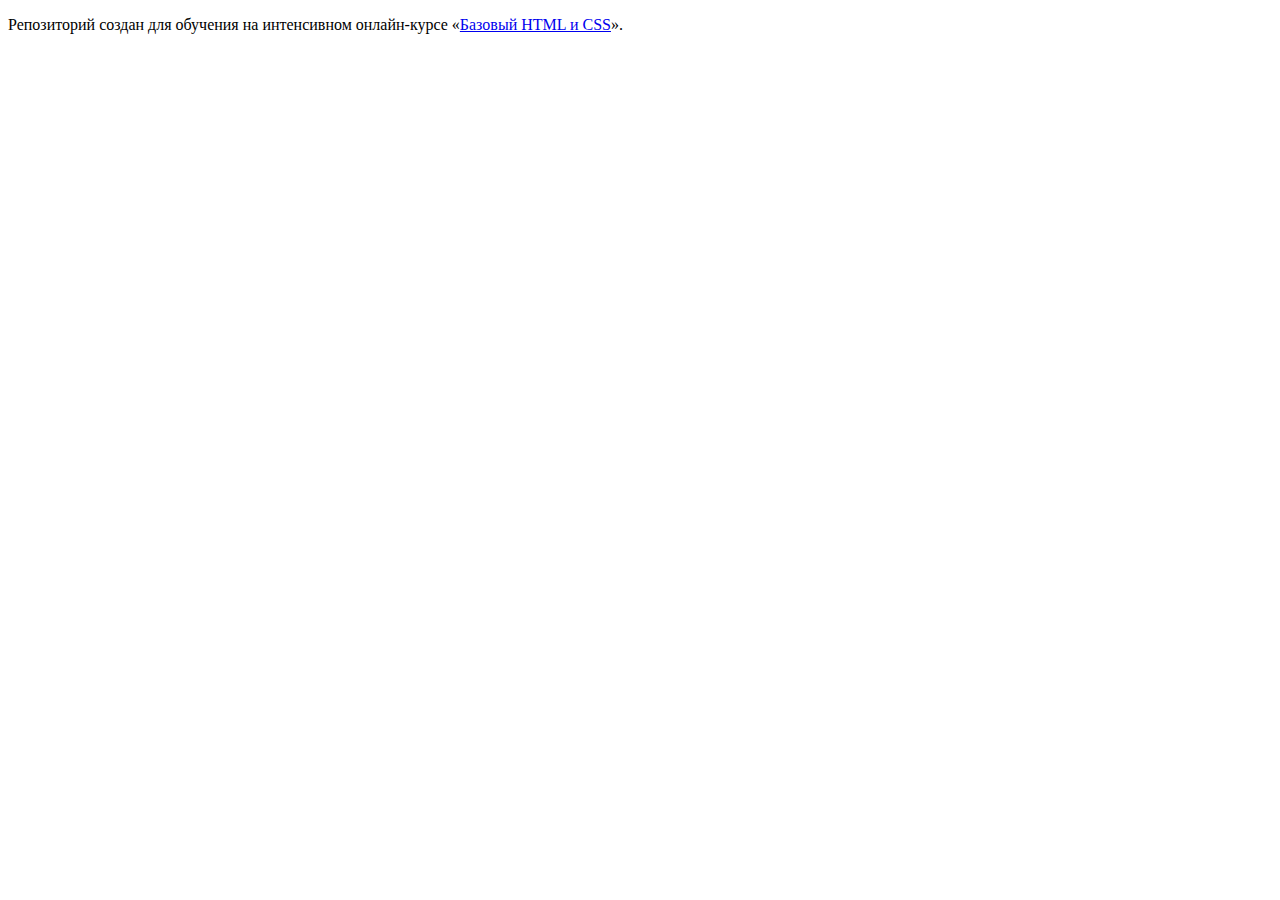
==== index.html @ 591b7a1a ":hatching_chick:" ====
<!DOCTYPE html>
<html lang="ru">
  <head>
    <meta charset="utf-8">
    <title>HTML Academy: Седона</title>
  </head>
  <body>

    <p>Репозиторий создан для обучения на интенсивном онлайн‑курсе «<a href="https://htmlacademy.ru/intensive/htmlcss">Базовый HTML и CSS</a>».</p>

  </body>
</html>
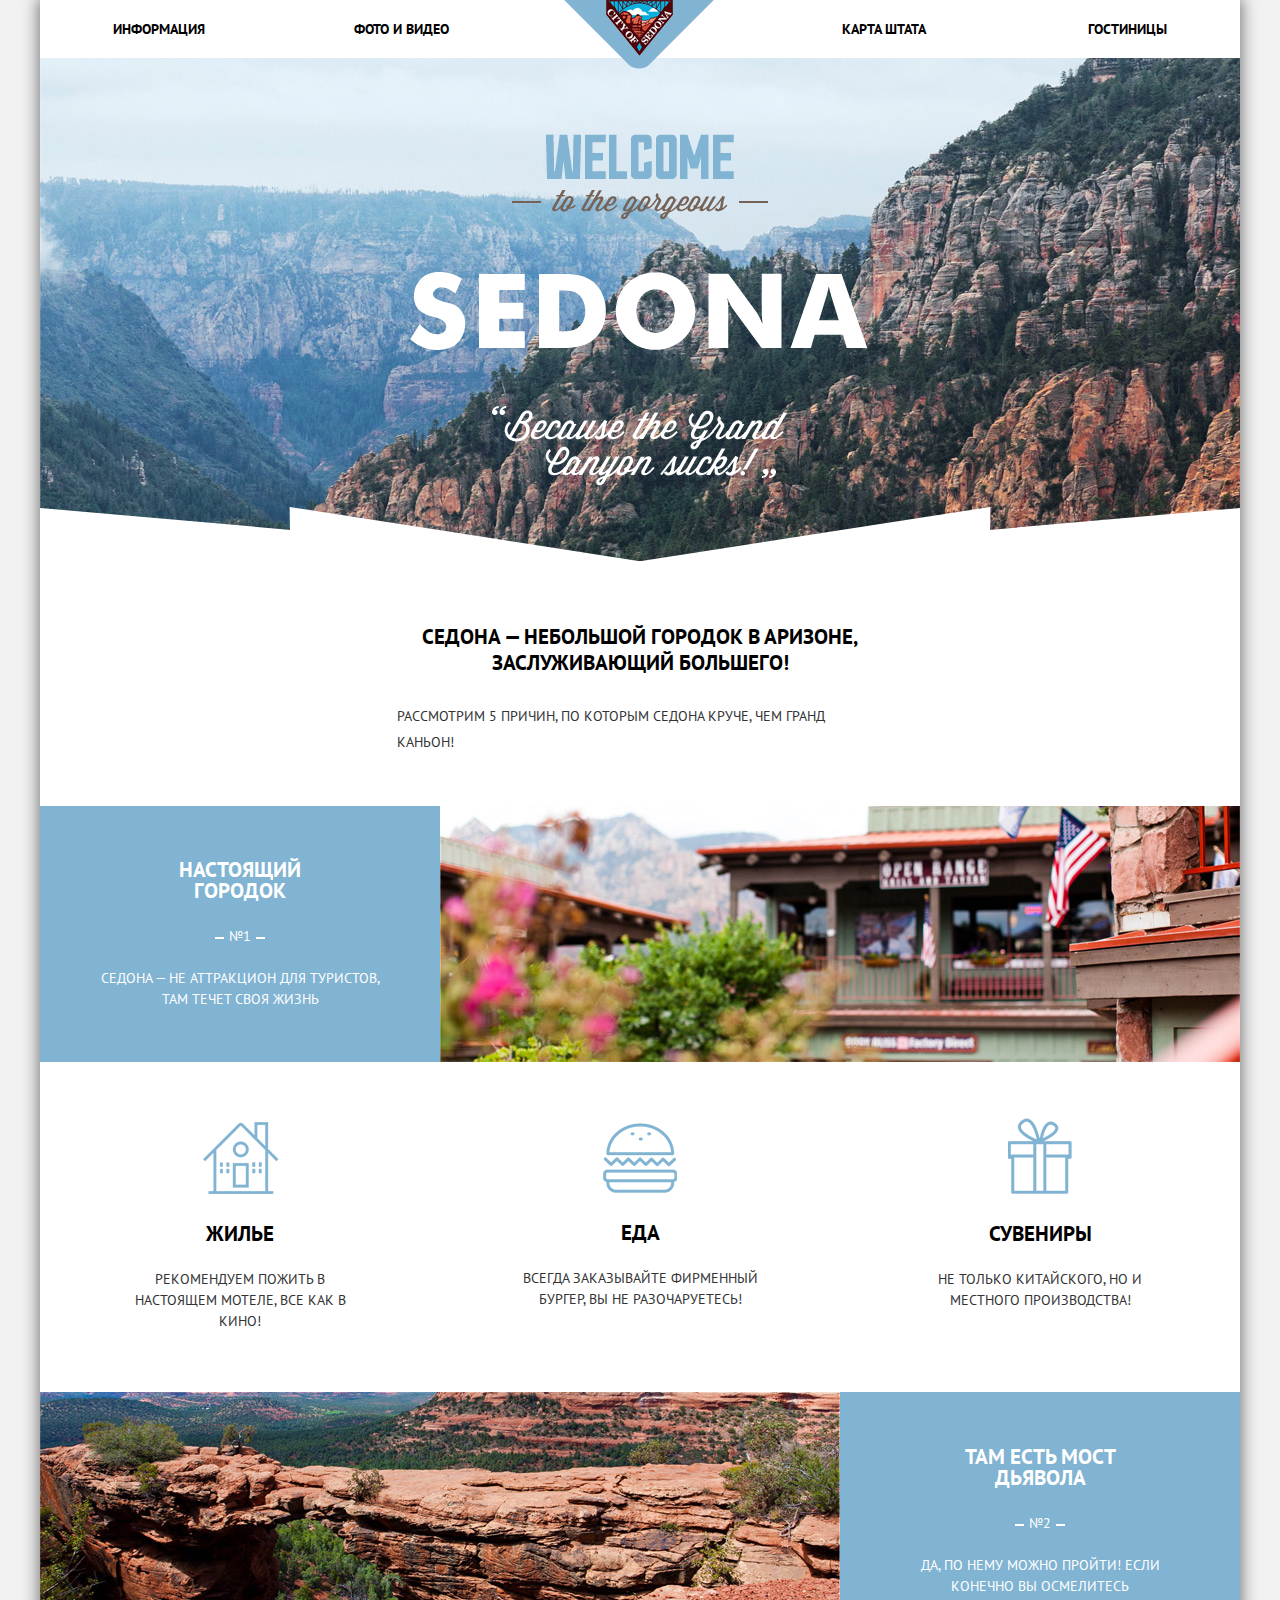
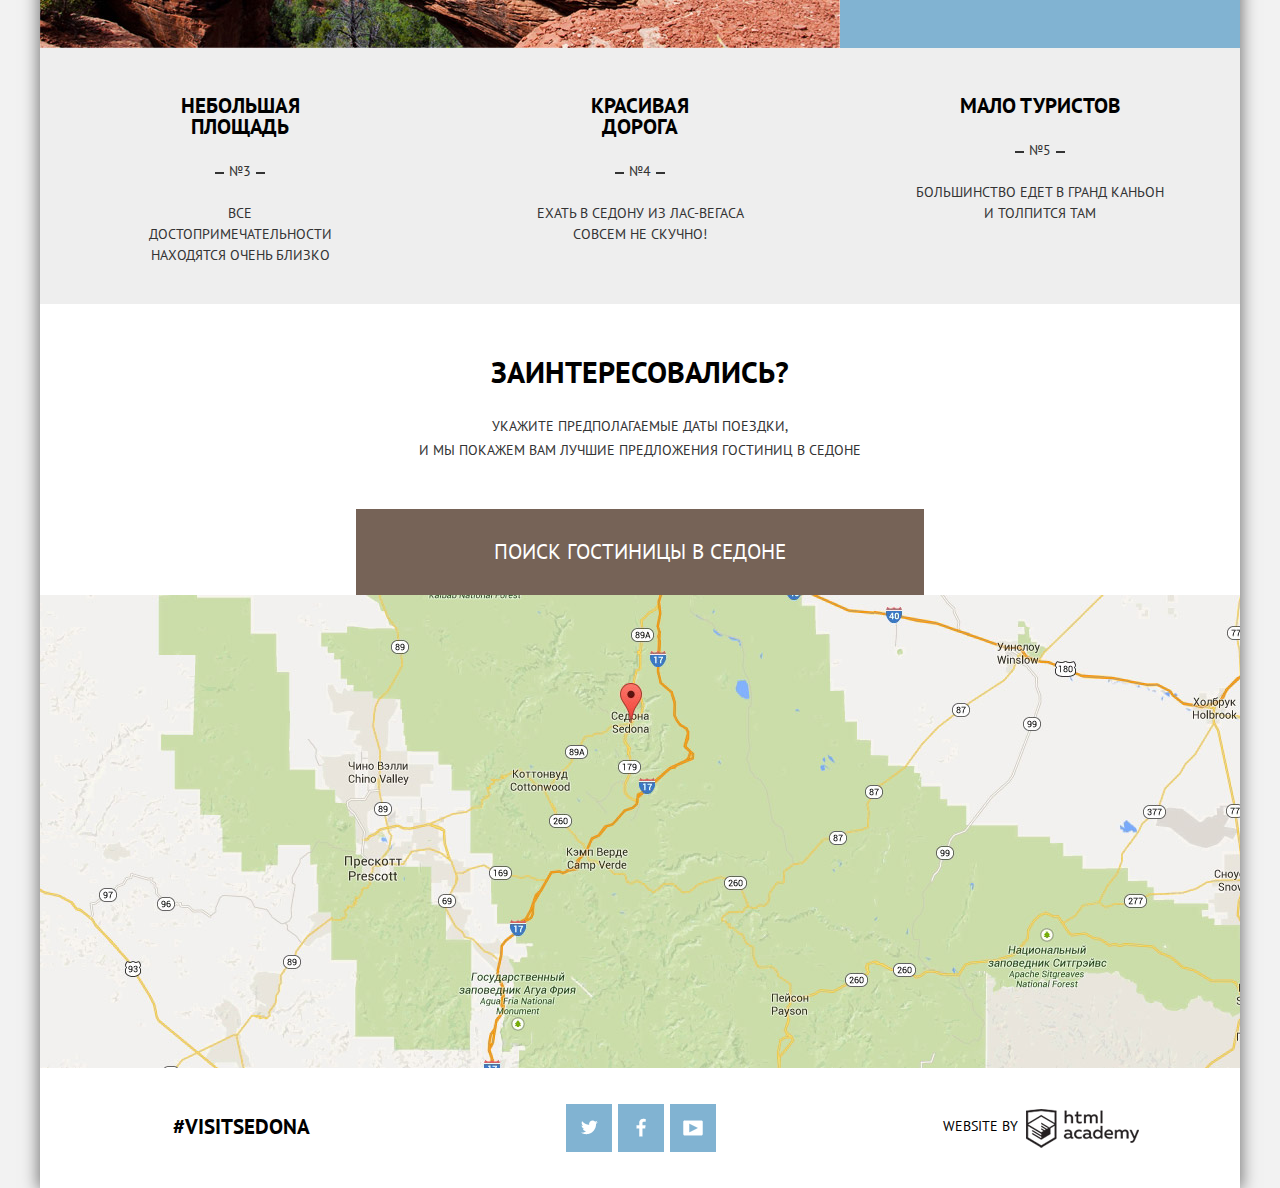
==== commit 1ff2d5e4: "Добавлена разметка и стили главной страницы" ====
--- a/index.html
+++ b/index.html
@@ -1,12 +1,317 @@
 <!DOCTYPE html>
 <html lang="ru">
-  <head>
-    <meta charset="utf-8">
-    <title>HTML Academy: Седона</title>
-  </head>
-  <body>
-
-    <p>Репозиторий создан для обучения на интенсивном онлайн‑курсе «<a href="https://htmlacademy.ru/intensive/htmlcss">Базовый HTML и CSS</a>».</p>
-
-  </body>
-</html>
+	<head>
+		<meta charset="UTF-8">
+		
+		<title>Sedona</title>
+		
+		<link rel="stylesheet" type="text/css" href="css/normalize.css">
+		
+		<link href="https://fonts.googleapis.com/css?family=PT+Sans:400,400italic,700,700italic&subset=latin,cyrillic" rel="stylesheet" type="text/css">
+		
+		<link href="https://fonts.googleapis.com/css?family=PT+Sans+Caption:400,700&subset=latin,cyrillic" rel="stylesheet" type="text/css">
+		
+		<link href="https://fonts.googleapis.com/css?family=PT+Sans+Narrow:400,700&subset=latin,cyrillic" rel="stylesheet" type="text/css">
+		
+		<link rel="stylesheet/less" href="css/style.less">
+		
+		<script src="js/less.js" type="text/javascript"></script>
+	</head>
+
+	<body class="index">
+		<div class="wrapper">
+			<header class="main-header">
+				<nav class="main-menu">
+					<ul class="main-menu__navigation main-menu__navigation-left">
+						<li class="main-menu__items">
+							<a href="#" class="main-menu__links">Информация</a>
+						</li>
+
+						<li class="main-menu__items">
+							<a href="#" class="main-menu__links">Фото и видео</a>
+						</li>
+					</ul>	
+					
+					<ul class="main-menu__navigation main-menu__navigation-right">		
+						<li class="main-menu__items">
+							<a href="#" class="main-menu__links">Карта штата</a>
+						</li>
+
+						<li class="main-menu__items">
+							<a href="#" class="main-menu__links">Гостиницы</a>
+						</li>
+					</ul>
+				</nav>
+
+				<figure class="logo">
+					<img src="img/logo.png" alt="Sedona" width="67" height="56">
+				</figure>
+			</header>
+
+			<main>
+				<figure class="intro">
+					<figure class="intro__txt1">
+						<img src="img/welcome.png" alt="Welcome" width="188" height="45">
+					</figure>
+					
+					<figure class="intro__txt2">
+						<img src="img/to-the-gorgeous.png" alt="to the gorgeous" width="176" height="30">
+					</figure>
+					
+					<figure class="intro__txt3">
+						<img src="img/sedona.png" alt="Sedona" width="458" height="78">
+					</figure>
+					
+					<figure class="intro__txt4">
+						<img src="img/because.png" alt="Because the Grand Canyon sucks" width="296" height="80">
+					</figure>
+															
+					<img src="img/sedona-background.jpg" alt="Sedona" width="1200" height="773" class="intro__background">
+					
+					<!--Маска фонового изображения-->
+					<div class="decorations decorations-top decorations-top1"></div>
+
+					<div class="decorations decorations-top decorations-top2"></div>
+
+					<div class="decorations decorations-bottom decorations-bottom1"></div>
+
+					<div class="decorations decorations-bottom decorations-bottom2"></div>
+				</figure>
+
+				<section class="content">
+					<div class="content__title">
+						<h2>
+							Седона — небольшой городок в Аризоне, заслуживающий большего!
+						</h2>
+
+						<p>
+							Рассмотрим 5 причин, по которым Седона круче, чем гранд каньон!
+						</p>
+					</div>
+
+					<div class="previews">
+						<div class="previews__about about-town">
+							<h3>
+								Настоящий городок
+							</h3>
+
+							<div class="previews__sign sign-about">
+								№1
+							</div>
+
+							<p>
+								Седона — не аттракцион для туристов, там течет своя жизнь
+							</p>
+						</div>
+
+						<figure class="previews__preview town">
+							<img src="img/town.jpg" alt="Настоящий городок" width="800" height="256">
+						</figure>
+					</div>
+
+					<div class="advices">
+						<div class="advice housing">
+							<figure class="advice__logo litle-home">
+								<img src="img/litle-home.png" width="75" height="72" alt="Жилье">
+							</figure>
+
+							<h2>
+								Жилье
+							</h2>
+
+							<p>
+								Рекомендуем пожить в настоящем мотеле, все как в кино!
+							</p>
+						</div>
+
+						<div class="advice food">
+							<figure class="advice__logo burger">
+								<img src="img/burger.png" alt="Еда" width="74" height="70">
+							</figure>
+
+							<h2>
+								Еда
+							</h2>
+
+							<p>
+								Всегда заказывайте фирменный бургер, Вы не разочаруетесь!
+							</p>
+						</div>		
+
+						<div class="advice souvenirs">
+							<figure class="advice__logo souvenir">
+								<img src="img/souvenirs.png" alt="Сувениры" width="64" height="76">
+							</figure>
+
+							<h2>
+								Сувениры
+							</h2>
+
+							<p>
+								Не только китайского, но и местного производства!
+							</p>
+						</div>		
+					</div>
+
+					<div class="previews">
+						<figure class="previews__preview bridge">
+							<img src="img/bridge.jpg" alt="Мост Дьявола" width="800" height="256">
+						</figure>
+
+						<div class="previews__about about-bridge">
+							<h3>
+								Там есть Мост Дьявола
+							</h3>
+
+							<div class="previews__sign sign-about">
+								№2
+							</div>
+
+							<p>
+								Да, по нему можно пройти! Если конечно вы осмелитесь
+							</p>
+						</div>
+					</div>
+
+					<div class="differences">
+						<div class="difference area">
+							<h2>
+								Небольшая площадь
+							</h2>
+
+							<div class="difference__sign sign-about">
+								№3
+							</div>
+
+							<p>
+								Все достопримечательности находятся очень близко
+							</p>
+						</div>
+
+						<div class="difference road">
+							<h2>
+								Красивая дорога
+							</h2>
+
+							<div class="difference__sign sign-about">
+								№4
+							</div>
+
+							<p>
+								Ехать в Седону из Лас-Вегаса совсем не скучно!
+							</p>
+						</div>
+
+						<div class="difference tourists">
+							<h2>
+								Мало туристов
+							</h2>
+
+							<div class="difference__sign sign-about">
+								№5
+							</div>
+
+							<p>
+								Большинство едет в гранд каньон и толпится там
+							</p>
+						</div>
+					</div>
+				</section>
+
+				<section class="interest">
+					<h1>
+						Заинтересовались?
+					</h1>
+
+					<p>
+						Укажите предполагаемые даты поездки,<br> и мы покажем вам лучшие предложения гостиниц в седоне
+					</p>
+
+					<div class="hotel">
+						<a href="#" class="hotel__search btn-brown">
+							Поиск гостиницы в Седоне
+						</a>
+
+						<form action="#" method="post" class="hotel__form">
+							<div class="input-container">
+								<label for="date-enter" class="label-input label-enter">Дата заезда:</label>
+
+								<input type="text" name="date-enter" id="date-enter" class="date date-enter" placeholder="24 апреля 2016">
+								
+								<button type="button" name="calendar" class="date-calendar"></button>
+							</div>
+
+							<div class="input-container">
+								<label for="date-out" class="label-input label-out">Дата выезда:</label>
+
+								<input type="text" name="date-out" id="date-out" class="date date-out" placeholder="4 июля 2016">
+								
+								<button type="button" name="calendar" class="date-calendar"></button>
+							</div>
+
+							<div class="input-container input-seats">
+								<label for="adults" class="label-input label-seats label-adults">Взрослые:</label>
+							
+								<button type="button" name="btn-minus__adults" class="hotel__btn minus">-</button>
+
+								<input type="text" name="adults" id="adults" class="seats adults" value="2">
+
+								<button type="button" name="btn-plus__adults" class="hotel__btn plus">+</button>	
+							</div>
+
+							<div class="input-container input-seats">
+								<label for="children" class="label-input label-seats label-children">Дети:</label>
+							
+								<button type="button" name="btn-minus__children" class="hotel__btn minus">-</button>
+
+								<input type="text" name="children" id="children" class="seats children" value="0">
+
+								<button type="button" name="btn-plus__children" class="hotel__btn plus">+</button>	
+							</div>
+
+							<button type="submit" name="hotel-btn" id="hotel-btn" class="hotel__btn-sub btn btn-blue">Найти</button>
+						</form>
+					</div>
+				</section>
+			</main>
+
+			<iframe class="map" src="https://www.google.com/maps/embed?pb=!1m18!1m12!1m3!1d52383.84584638102!2d-111.82320745862033!3d34.85646941367966!2m3!1f0!2f0!3f0!3m2!1i1024!2i768!4f13.1!3m3!1m2!1s0x872da132f942b00d%3A0x5548c523fa6c8efd!2z0KHQtdC00L7QvdCwLCDQkNGA0LjQt9C-0L3QsCA4NjMzNiwg0KHQqNCQ!5e0!3m2!1sru!2sru!4v1468255187045" width="1200" height="473" style="border:0" allowfullscreen></iframe>
+
+			<footer class="main-footer">
+				<section class="hashtag">
+					<h2>
+						<a href="#" class="hashtag__link">
+							#visitsedona
+						</a>
+					</h2>
+				</section>
+
+				<section class="social">
+					<ul class="social__navigation">
+						<li class="social__items">
+							<a href="#" class="social__links twitter btn-blue">Twitter</a>
+						</li>
+
+						<li class="social__items">
+							<a href="#" class="social__links facebook btn-blue">Facebook</a>
+						</li>
+
+						<li class="social__items">
+							<a href="#" class="social__links youtube btn-blue">Youtube</a>
+						</li>
+					</ul>
+				</section>	
+
+				<section class="copyright">
+					<div class="copyright__developer">
+						Website by <span class="htmla">Html Academy</span>
+					</div>
+					
+					<a href="#" class="developer"></a>
+				</section>					
+			</footer>
+		</div>	
+		
+		<script src="js/script.js"></script>
+	</body>
+</html>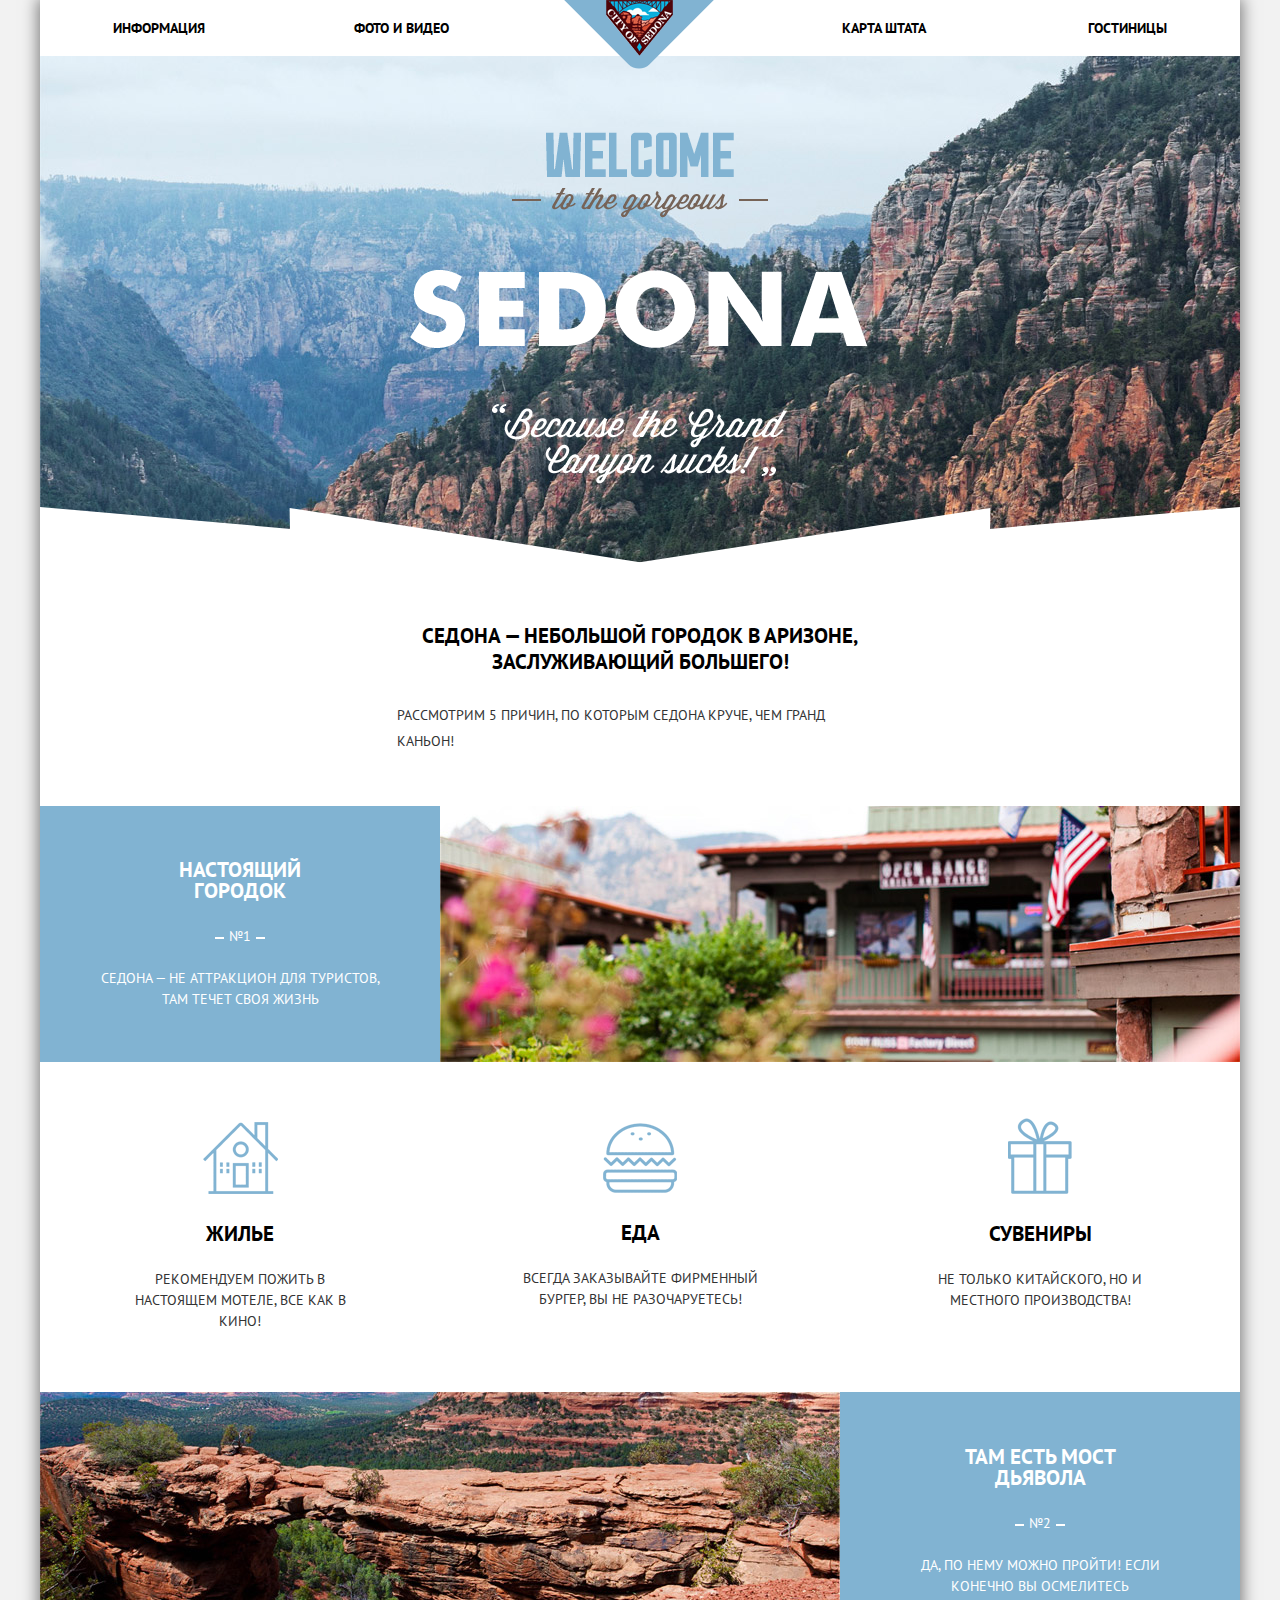
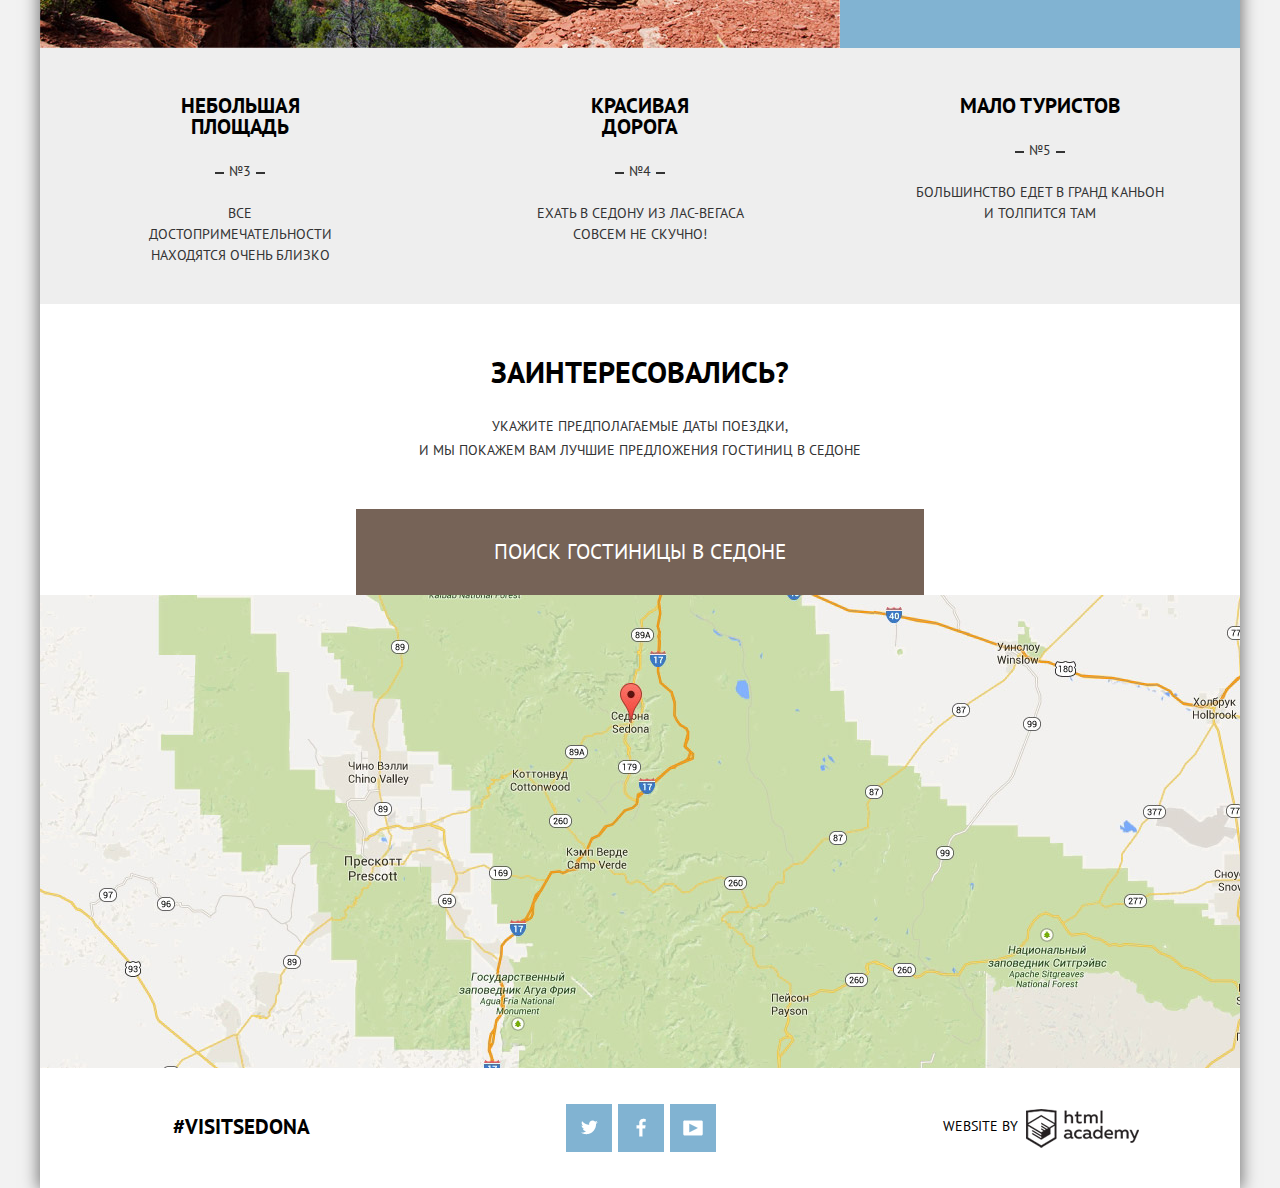
==== commit b61df86f: "Добавил стили hotels.html" ====
--- a/index.html
+++ b/index.html
@@ -8,10 +8,6 @@
 		<link rel="stylesheet" type="text/css" href="css/normalize.css">
 		
 		<link href="https://fonts.googleapis.com/css?family=PT+Sans:400,400italic,700,700italic&subset=latin,cyrillic" rel="stylesheet" type="text/css">
-		
-		<link href="https://fonts.googleapis.com/css?family=PT+Sans+Caption:400,700&subset=latin,cyrillic" rel="stylesheet" type="text/css">
-		
-		<link href="https://fonts.googleapis.com/css?family=PT+Sans+Narrow:400,700&subset=latin,cyrillic" rel="stylesheet" type="text/css">
 		
 		<link rel="stylesheet/less" href="css/style.less">
 		
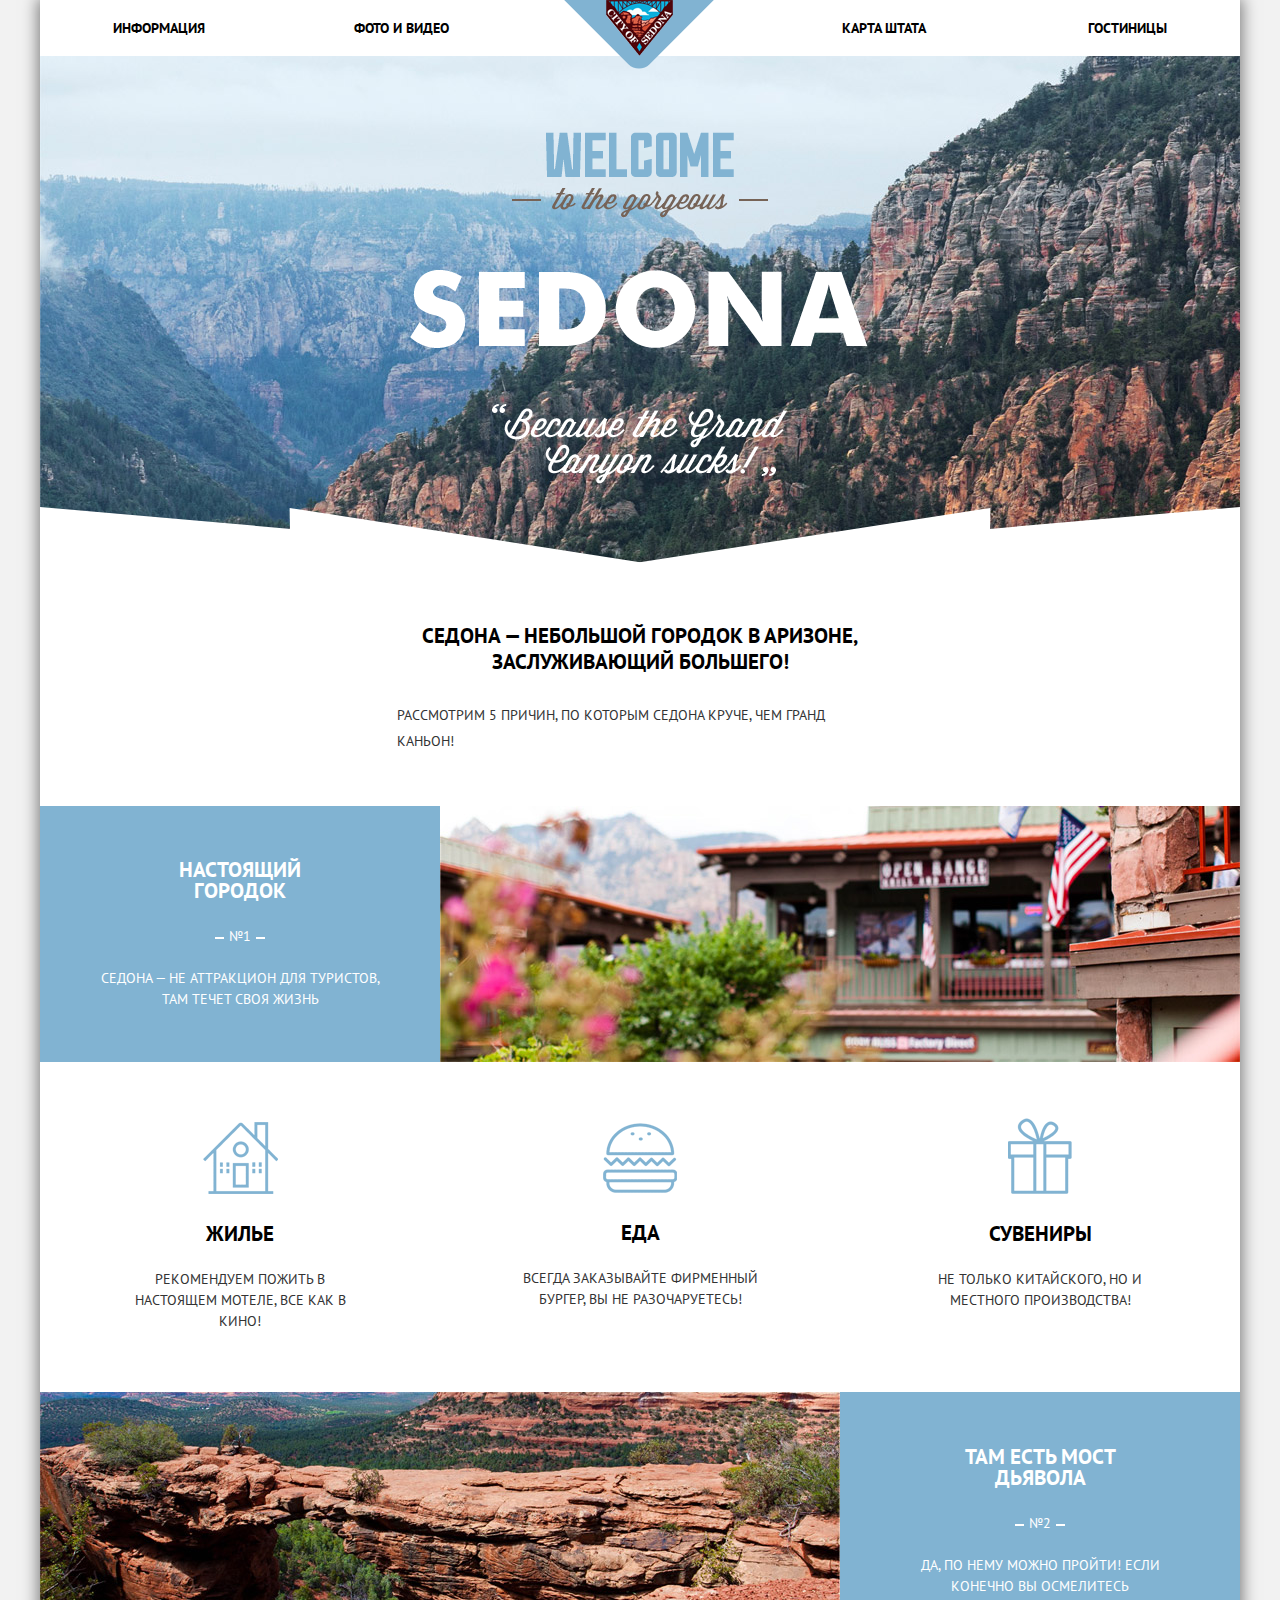
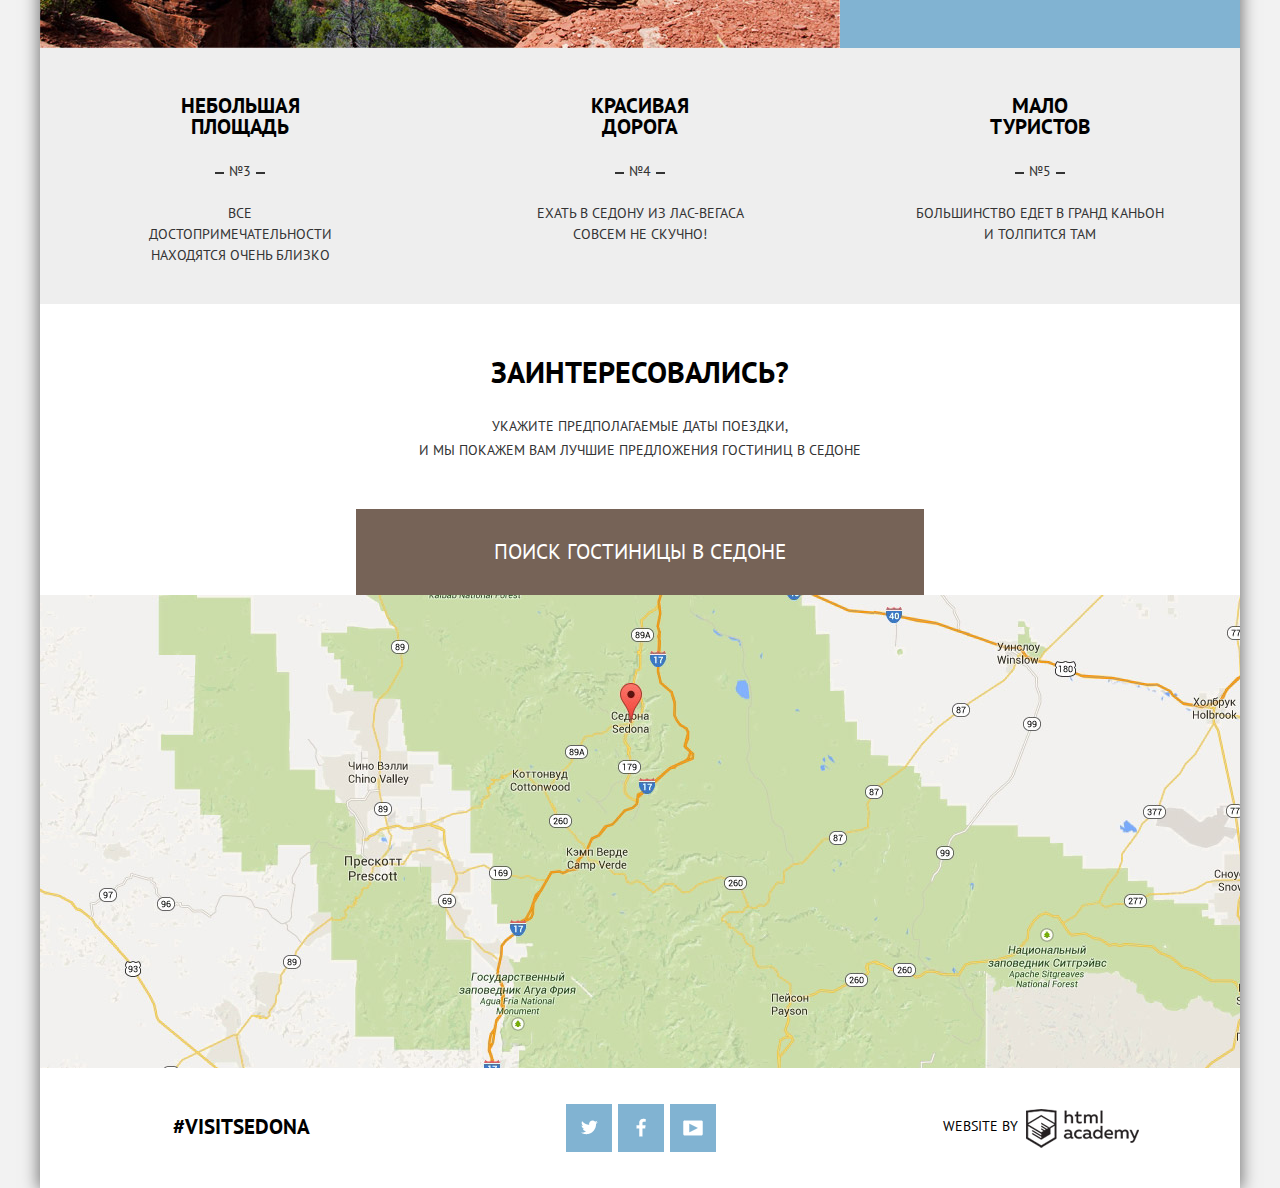
==== commit addf9367: "Добавил окончательную верстку" ====
--- a/index.html
+++ b/index.html
@@ -9,9 +9,7 @@
 		
 		<link href="https://fonts.googleapis.com/css?family=PT+Sans:400,400italic,700,700italic&subset=latin,cyrillic" rel="stylesheet" type="text/css">
 		
-		<link rel="stylesheet/less" href="css/style.less">
-		
-		<script src="js/less.js" type="text/javascript"></script>
+		<link rel="stylesheet" href="css/style.min.css">
 	</head>
 
 	<body class="index">
@@ -308,6 +306,6 @@
 			</footer>
 		</div>	
 		
-		<script src="js/script.js"></script>
+		<script src="js/script.min.js"></script>
 	</body>
 </html>--- a/css/style.min.css
+++ b/css/style.min.css
@@ -0,0 +1 @@
+.clearfix{content:'';display:table;clear:both}body{font-size:14px;line-height:21px;color:#333;font-weight:400;font-family:"PT Sans",Arial,sans-serif;text-transform:none;width:100%;margin:0;padding:0;background:#f2f2f2}.wrapper{width:1200px;margin:0 auto;padding:0;background:#fff;overflow:hidden;box-shadow:0 0 15px 2px rgba(0,0,0,.5)}h1{font-size:30px;line-height:24px;color:#000;font-weight:700;font-family:"PT Sans",Arial,sans-serif;text-transform:uppercase;margin:0;padding:0}h2{font-size:21px;line-height:21px;color:#000;font-weight:700;font-family:"PT Sans",Arial,sans-serif;text-transform:uppercase;margin:0;padding:0}h3{font-size:21px;line-height:21px;color:#fff;font-weight:700;font-family:"PT Sans",Arial,sans-serif;text-transform:uppercase;margin:0;padding:0}figure,p{margin:0;padding:0}img{max-width:100%;height:auto}::-webkit-input-placeholder{text-transform:uppercase;color:#000;opacity:1}::-moz-placeholder{text-transform:uppercase;color:#000;opacity:1}:-moz-placeholder{text-transform:uppercase;color:#000;opacity:1}:-ms-input-placeholder{text-transform:uppercase;color:#000;opacity:1}.btn-blue{color:#fff;text-transform:uppercase;text-decoration:none;background:#81b3d2;cursor:pointer}.btn-blue:hover{background:#669ec0}.btn-blue:active{background:#5496bd;filter:brightness(80%);-webkit-filter:brightness(80%);-moz-filter:brightness(80%);-o-filter:brightness(80%);-ms-filter:brightness(80%)}.btn-brown{color:#fff;text-transform:uppercase;text-decoration:none;background:#766357;cursor:pointer}.btn-brown:hover{background:#604e43}.btn-brown:active{background:#604e43;filter:brightness(85%);-webkit-filter:brightness(85%);-moz-filter:brightness(85%);-o-filter:brightness(85%);-ms-filter:brightness(85%)}.main-header{position:relative;padding:0 73px;background:#fff}.main-menu::after{content:'';display:table;clear:both}.main-menu__navigation{margin:0;padding:0;list-style:none;font-size:0}.main-menu__navigation-left{float:left}.main-menu__navigation-right{float:right}.main-menu__items{font-size:14px;line-height:26px;color:0;font-weight:700;font-family:"PT Sans",Arial,sans-serif;text-transform:uppercase;margin:0;display:inline-block;vertical-align:top;width:128px;padding:15px 0}.main-menu__navigation-left .main-menu__items{margin-right:113px}.main-menu__navigation-right .main-menu__items{text-align:right;margin-left:113px}.main-menu__links{color:#000;text-decoration:none}.main-menu__links:hover{color:#81b3d2}.main-menu__links:active{color:#b2b2b2}.main-menu__links--active{color:#9b8d84}.main-menu__links--active:hover{color:#604e43}.main-menu__links--active:active{color:#e6e3e1}.logo{position:absolute;top:0;left:566px;z-index:2}.logo::before{content:'';position:absolute;top:-58px;left:-22px;width:110px;height:110px;-webkit-transform:rotate(45deg);transform:rotate(45deg);background:#81b3d2;border-radius:15px 0;z-index:-1}.intro{width:100%;height:530px;position:relative;margin-bottom:37px;overflow:hidden;z-index:1}.intro__txt1{position:absolute;top:76px;left:506px}.intro__txt2{position:absolute;padding:0 40px;top:132px;left:472px}.intro__txt2::after,.intro__txt2::before{content:'';position:absolute;top:30%;width:29px;height:2px;background:#766357}.intro__txt2::before{left:0}.intro__txt2::after{right:0}.intro__txt3{position:absolute;top:214px;left:370px}.intro__txt4{position:absolute;top:348px;left:452px}.intro__background{position:absolute;top:-57px;z-index:-1}.decorations{position:absolute}.decorations-top{bottom:-83px;border:83px solid transparent}.decorations-top1{left:251px;border-left:480px solid #fff;-webkit-transform:rotate(-1deg);transform:rotate(-1deg)}.decorations-top2{right:251px;border-right:480px solid #fff;-webkit-transform:rotate(1deg);transform:rotate(1deg)}.decorations-bottom{bottom:-16px;width:350px;height:80px;background:#fff}.decorations-bottom1{left:-5px;-webkit-transform:rotate(5deg);transform:rotate(5deg)}.decorations-bottom2{right:-5px;-webkit-transform:rotate(-5deg);transform:rotate(-5deg)}.content::after{content:'';display:table;clear:both}.content__title{margin-bottom:52px}.content__title h2{width:450px;margin:0 auto 27px;line-height:26px;text-align:center}.content__title p{width:487px;margin:0 auto;line-height:26px;text-transform:uppercase}.previews__about{float:left;width:400px;height:256px;background:#81b3d2;box-sizing:border-box}.sign-about{position:relative;width:50px;margin:0 auto 21px;text-align:center;color:#333}.previews__sign{color:#fff}.sign-about::after,.sign-about::before{content:'';position:absolute;width:9px;height:2px;top:50%;background:#333}.previews__sign::after,.previews__sign::before{background:#fff}.sign-about::before{left:0}.sign-about::after{right:0}.about-town{padding:53px 59px 57px}.about-bridge{padding:54px 49px 56px}.about-town h3{width:130px;margin:0 auto}.about-bridge h3{width:151px;margin:0 auto}.previews__about h3{margin-bottom:25px;text-align:center}.previews__about p{color:#fff;text-transform:uppercase;text-align:center}.previews__preview{float:left;width:800px;height:256px}.advice{float:left;width:400px;height:330px;background:#fff}.litle-home{margin-top:60px}.advice__logo{margin-bottom:23px;text-align:center}.advice h2{margin-bottom:25px;text-align:center}.advice p{margin:0 auto;text-align:center;text-transform:uppercase}.housing p{width:252px}.burger{margin-top:61px}.food p{width:285px}.souvenir{margin-top:56px}.souvenirs p{width:272px}.difference{float:left;width:400px;height:256px;background:#eee}.difference h2{width:155px;margin:47px auto 24px;text-align:center}.difference p{margin:0 auto;text-transform:uppercase;text-align:center}.area p{width:208px}.road p{width:262px}.tourists p{width:260px}.interest{position:relative;height:235px}.interest h1{margin-top:56px;margin-bottom:30px;text-align:center}.interest p{line-height:24px;text-transform:uppercase;text-align:center}.hotel{position:absolute;left:316px;bottom:0}.hotel__search{font-size:21px;line-height:26px;color:#fff;font-weight:400;font-family:"PT Sans",Arial,sans-serif;text-transform:uppercase;margin:0;display:inline-block;vertical-align:top;padding:30px 138px}@-webkit-keyframes anim{0%{-webkit-transform:translateY(2000px);transform:translateY(2000px)}70%{-webkit-transform:translateY(-50px);transform:translateY(-50px)}90%{-webkit-transform:translateY(40px);transform:translateY(40px)}100%{-webkit-transform:translateY(0);transform:translateY(0)}}@keyframes anim{0%{-webkit-transform:translateY(2000px);transform:translateY(2000px)}70%{-webkit-transform:translateY(-50px);transform:translateY(-50px)}90%{-webkit-transform:translateY(40px);transform:translateY(40px)}100%{-webkit-transform:translateY(0);transform:translateY(0)}}.hotel__form{display:none;position:absolute;top:86px;width:100%;height:395px;box-sizing:border-box;padding:55px 50px 55px 55px;font-size:0;line-height:26px;color:#000;font-weight:700;text-transform:uppercase;background:#fff;box-shadow:0 7px 15px 0 rgba(0,1,1,.15);-webkit-animation:anim .8s;animation:anim .8s}.hotel__form--show{display:block}.input-container{font-size:14px;position:relative}.hotel__form input{background-color:#f2f2f2}.hotel__form input:hover{background-color:#ebebeb}.hotel__form input:focus{background-color:#fff;box-shadow:inset 0 0 0 2px #e5e5e5}.date{width:346px;height:38px;box-sizing:border-box;padding-left:15px;border:none;outline:0}.date-calendar{width:21px;height:22px;position:absolute;top:8px;right:15px;border:none;outline:0;background:url(../img/calendar.png) 100% 100% no-repeat;cursor:pointer}.date-calendar:hover{background-image:url(../img/calendar--black.png)}.date-calendar:focus{background-image:url(../img/calendar--blue.png)}.label-enter{margin-right:20px}.label-out{margin-right:16px}.input-container:not(:last-of-type){margin-bottom:30px}.input-seats{display:inline-block;vertical-align:top;margin-bottom:53px;font-size:0}.input-seats:not(:last-of-type){margin-right:53px}.label-seats{font-size:14px}.label-adults{margin-right:40px}.label-children{margin-right:27px}.hotel__btn{display:inline-block;vertical-align:bottom;width:38px;height:38px;font-size:25px;line-height:26px;color:#a9a9a9;font-weight:700;border:none;outline:0;cursor:pointer;background:#f2f2f2}.hotel__btn:hover{color:#000}.hotel__btn:active{color:#81b3d2}.seats{display:inline-block;vertical-align:top;width:38px;height:36px;font-size:14px;text-align:center;border:none;outline:0}.hotel__btn-sub{font-size:21px;line-height:26px;font-weight:700;padding:16px 196px;border:none;outline:0}.filter{width:100%;height:217px;padding:0 73px;background-image:url(../img/sedona-background--filter.jpg);background-repeat:no-repeat;background-position:0 15%;background-color:#7097b8}.filter::after{content:'';display:table;clear:both}.filter__input-container{float:left;position:relative;margin-top:72px}.filter__input{display:none}.filter__title{position:absolute;top:-45px;font-size:16px;color:#fff;font-weight:700;text-transform:uppercase}.filter__navigation{margin:0;padding:0;color:#fff;text-transform:uppercase;list-style:none;font-size:0}.filter__item{margin-bottom:25px;font-size:14px}.filter__label{position:relative;cursor:pointer}.filter__label::before{content:'';display:inline-block;vertical-align:top;width:21px;height:21px;margin-right:17px;border:2px solid #fff;border-radius:5px;box-sizing:border-box}.filter__input:checked+.filter__label::after{content:'';position:absolute;top:0;left:5px;width:19px;height:11px;box-sizing:border-box;background:0 0;border:5px solid #fff;border-top:none;border-right:none;-webkit-transform:rotate(-45deg);transform:rotate(-45deg);box-shadow:0 2px 0 0 rgba(77,121,156,.9),inset 0 -2px 0 0 rgba(77,121,156,.9)}.filter__input:disabled+.filter__label::before{border-color:#6a6a6a}.filter__input:disabled+.filter__label::after{border-color:#6a6a6a}.filter__structure{width:241px}.filter__housing{width:288px;padding-left:14px;margin-right:185px}.filter__cost{width:328px;margin-top:58px}.filter__cost .filter__title{top:-30px}.price-control{position:relative;width:314px;height:31px;margin-left:10px;margin-bottom:20px;font-size:0;line-height:21px;color:#fff;font-weight:400;text-transform:uppercase;border:2px solid #fff;border-radius:2px}.price-control::after{content:'';position:absolute;top:50%;left:50%;width:2px;height:22px;background:#fff;-webkit-transform:translate(-50%,-50%);transform:translate(-50%,-50%)}.price-control__label{display:inline-block;vertical-align:top;width:90px;font-size:14px;line-height:30px;padding-left:65px;cursor:pointer}.label-max{padding-left:56px}.price-control__price{width:50px;margin:0;color:inherit;font:inherit;font-size:14px;background:0 0;border:none;outline:0}.range-control{margin-left:10px;margin-bottom:32px}.range-control__scale{width:100%;height:2px;background:rgba(255,255,255,.5);cursor:pointer}.range-control__bar{position:relative;width:85%;height:100%;background:#fff}.range-control__toggle{position:absolute;top:-10px;width:20px;height:20px;background:#ababab;box-sizing:border-box;border:8px solid #fff;border-radius:50%}.range-control__toggle:hover{background:#1c4f80}.toggle-min{left:0}.toggle-max{right:0}.filter-btn{display:inline-block;vertical-align:top;width:137px;height:36px;margin-left:95px;color:#fff;font-weight:700;text-transform:uppercase;outline:0;background:0 0;border:2px solid #fff;border-radius:2px;cursor:pointer}.filter-btn:hover{color:#000;background:#fff}.sort{position:relative;padding:30px 73px 31px;border-bottom:1px solid rgba(0,0,0,.2)}.sort__navigation{margin:0;padding:0;list-style:none;font-size:0}.sort__item{display:inline-block;vertical-align:top;font-size:12px;line-height:18px;text-transform:uppercase}.sort__item:not(:last-child){margin-right:32px}.sort__item:not(:first-child){margin-top:6px}.sort__navigation .sort__finding{margin-right:47px}.found{font-size:21px;line-height:26px;color:#000;font-weight:700}.sort__navigation .sort__item--black{margin-right:40px;color:#000}.sort__link{color:rgba(0,0,0,.5);text-decoration:none;border-bottom:1px dotted rgba(0,0,0,.5)}.sort__link:hover{color:#81b3d2;border-bottom:1px dotted #81b3d2}.sort__link:active{color:#000;border:none}.sort__link--active,.sort__link--active:hover{color:#81b3d2;border:none}.arrow{position:absolute;display:inline-block;vertical-align:top;border:6px solid transparent;cursor:pointer}.arrow--top{bottom:44%;right:95px;border-top:10px solid #ccc;-webkit-transform:rotate(180deg);transform:rotate(180deg)}.arrow--down{top:45%;right:73px;border-top:10px solid #ccc}.arrow--down:hover,.arrow--top:hover{border-top-color:#000}.arrow--active,.arrow--active:hover,.arrow--down:active,.arrow--top:active{border-top-color:#81b3d2}.show-hotels{margin-bottom:9px;padding:0 73px}.show-hotels__content{position:relative;padding-top:30px;padding-bottom:24px}.show-hotels__content::before{content:'';position:absolute;left:0;right:0;bottom:0;margin:0 -73px;border-bottom:1px solid rgba(0,0,0,.2)}.show-hotels__content::after{content:'';display:table;clear:both}.show-hotels__logo{float:left;width:135px;margin-right:29px}.show-hotels__content-container{float:left;width:364px;font-size:0}.show-hotels__title{margin:-5px 0 6px;padding:0;line-height:26px}.show-hotels__title-link{color:#000;text-decoration:none}.show-hotels__title-link:hover{color:#81b3d2}.show-hotels__title-link:active{color:#000;opacity:.5}.btn-container{margin:0;padding:0;display:inline-block;vertical-align:top;list-style:none}.btn-container:not(:last-child){margin-right:6px}.btn-container__item:first-child{margin-bottom:17px}.btn-container__sign{font-size:14px;text-transform:uppercase}.show-hotels__btn{font-size:14px;padding:5px 17px}.rating{float:right;width:241px;display:inline-block;vertical-align:top;text-align:right}.rating__stars{margin-bottom:38px}.rating__value{display:inline-block;vertical-align:top;padding:4px 13px;color:#666;text-transform:uppercase;background:#f2f2f2}.map{width:100%;height:473px;background:url(../img/map.jpg) 100% 100% no-repeat}.main-footer{padding:0 73px 36px}.main-footer::after{content:'';display:table;clear:both}.hashtag{float:left;width:240px;margin-top:42px;margin-right:88px}.hashtag h2{margin-left:60px}.hashtag__link{text-decoration:none;color:#000}.social{float:left;width:400px;margin-top:30px;margin-right:88px}.social__navigation{margin:0;padding:0;list-style:none;font-size:0;text-align:center}.social__items{display:inline-block;vertical-align:top}.social__items:not(:last-of-type){margin-right:6px}.social__links{display:block;width:46px;height:48px}.social__links::before{content:'';display:block}.twitter::before{width:17px;height:15px;background-image:url(../img/spritesheet.png);background-repeat:no-repeat;background-position:-306px -10px;-webkit-transform:translate(15px,16px);transform:translate(15px,16px)}.facebook::before{width:10px;height:19px;background-image:url(../img/spritesheet.png);background-repeat:no-repeat;background-position:-10px -10px;-webkit-transform:translate(18px,14px);transform:translate(18px,14px)}.youtube::before{width:20px;height:16px;background-image:url(../img/spritesheet.png);background-repeat:no-repeat;background-position:-343px -10px;-webkit-transform:translate(13px,16px);transform:translate(13px,16px)}.copyright{float:left;width:238px;margin-top:35px}.copyright__developer{display:inline-block;vertical-align:middle;margin-left:14px;line-height:26px;color:#000;text-transform:uppercase}.developer{display:inline-block;vertical-align:middle;width:113px;height:39px;background-image:url(../img/spritesheet.png);background-repeat:no-repeat;background-position:-40px -10px}.developer:hover{background-position:-173px -10px}.developer:active{background-position:-40px -10px;opacity:.5}.htmla{font-size:0}